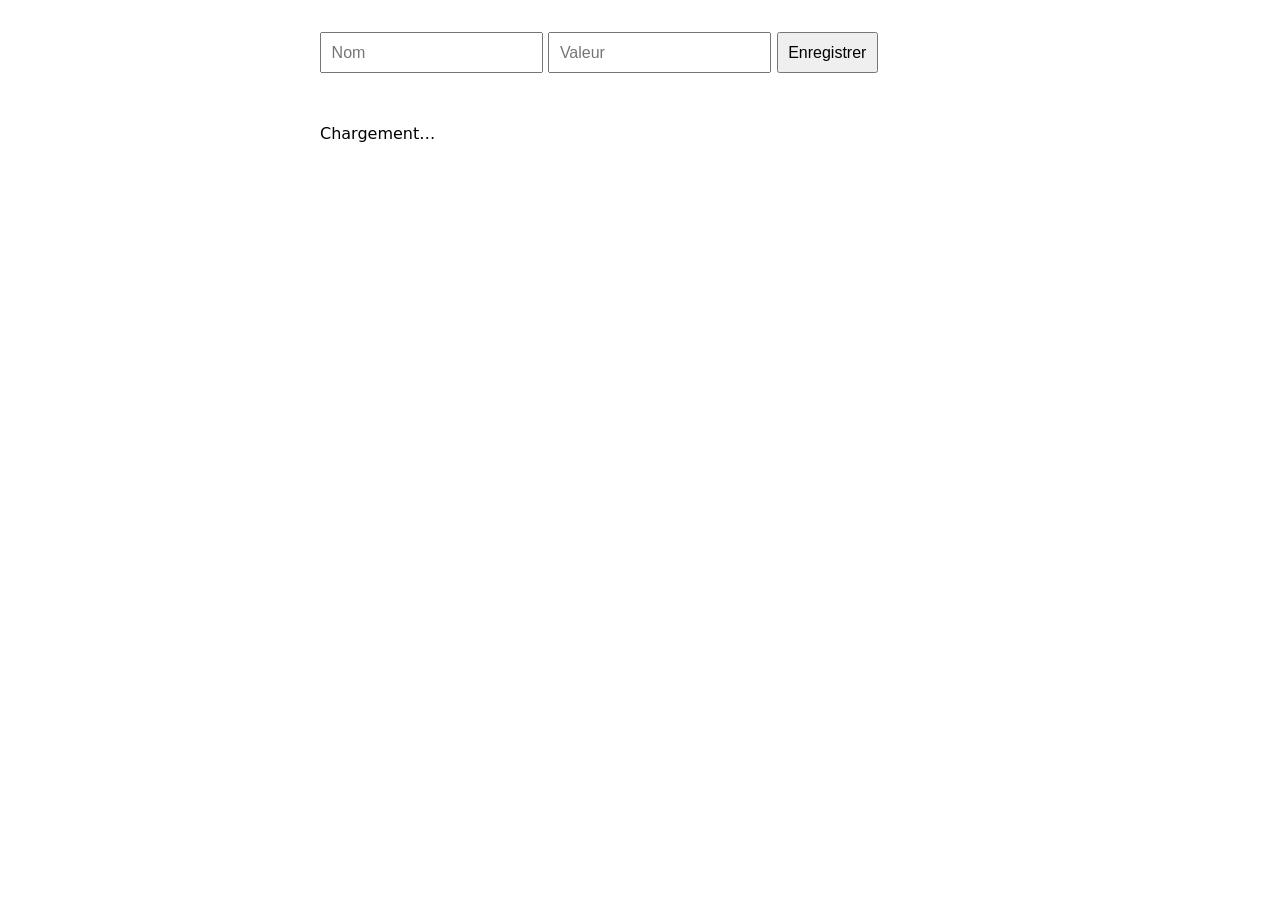
==== Index.html @ 972dccd1 "chore: squelette initial du starter-kit Apps Script Repo template guidé par IA (AGENTS.md) pour crée" ====
<!DOCTYPE html>
<html lang="fr">
<head>
  <meta charset="utf-8">
  <base target="_top">
  <style>
    body { font-family: system-ui, sans-serif; max-width: 640px; margin: 2rem auto; padding: 0 1rem; }
    input, button { padding: .6rem; font-size: 1rem; }
    .row { padding: .4rem 0; border-bottom: 1px solid #eee; }
    #status { color: #b00; min-height: 1.2rem; }
  </style>
</head>
<body>
  <h1><!-- Titre de l'application --></h1>

  <form id="entry-form">
    <input id="name" placeholder="Nom" required>
    <input id="value" placeholder="Valeur" required>
    <button type="submit">Enregistrer</button>
  </form>

  <p id="status"></p>
  <div id="list">Chargement…</div>

  <script>
    // getData() returns a JSON string (see the comment in Code.js). Always JSON.parse it:
    // google.script.run drops raw arrays of objects to null in the browser.
    function loadData() {
      google.script.run
        .withSuccessHandler(function (json) {
          var rows = JSON.parse(json);
          document.getElementById('list').innerHTML = rows.map(function (r) {
            return '<div class="row">' + r.name + ' — ' + r.value + '</div>';
          }).join('');
        })
        .withFailureHandler(function (err) {
          document.getElementById('status').textContent = 'Erreur : ' + err.message;
        })
        .getData();
    }

    document.getElementById('entry-form').addEventListener('submit', function (ev) {
      ev.preventDefault();
      var payload = {
        name: document.getElementById('name').value,
        value: document.getElementById('value').value
      };
      document.getElementById('status').textContent = '';
      google.script.run
        .withSuccessHandler(function () {
          document.getElementById('entry-form').reset();
          loadData();
        })
        .withFailureHandler(function (err) {
          document.getElementById('status').textContent = 'Erreur : ' + err.message;
        })
        .saveEntry(payload);
    });

    loadData();
  </script>
</body>
</html>
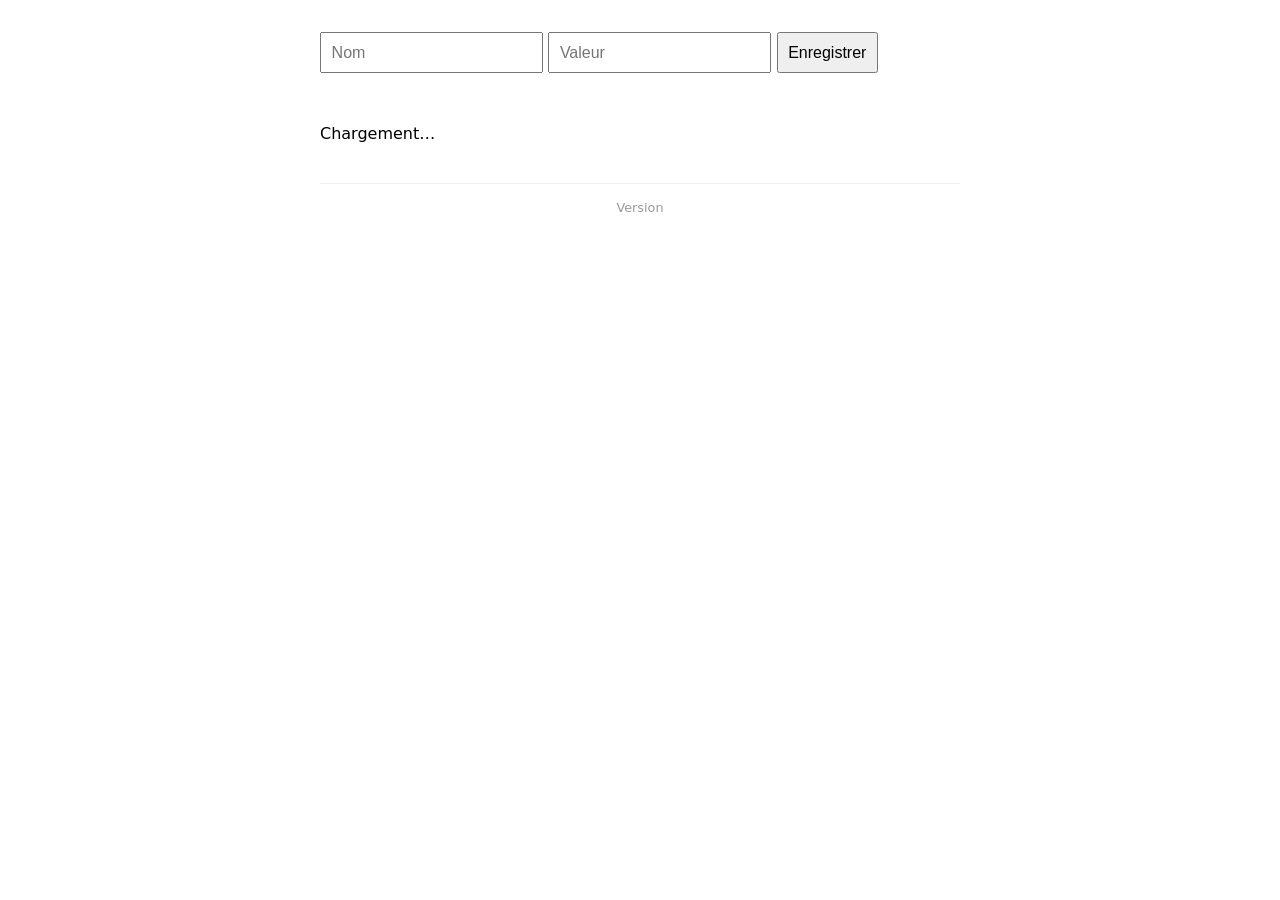
==== commit 22625cd0: "feat: numéro de version déployé toujours visible en pied de page APP_VERSION dans Code.js, injecté c" ====
--- a/Index.html
+++ b/Index.html
@@ -8,6 +8,8 @@
     input, button { padding: .6rem; font-size: 1rem; }
     .row { padding: .4rem 0; border-bottom: 1px solid #eee; }
     #status { color: #b00; min-height: 1.2rem; }
+    footer { margin-top: 2.5rem; padding-top: 1rem; border-top: 1px solid #eee;
+             color: #999; font-size: .8rem; text-align: center; }
   </style>
 </head>
 <body>
@@ -21,6 +23,9 @@
 
   <p id="status"></p>
   <div id="list">Chargement…</div>
+
+  <!-- Deployed version, injected server-side by doGet() (Code.js). Always visible. -->
+  <footer>Version <?= appVersion ?></footer>
 
   <script>
     // getData() returns a JSON string (see the comment in Code.js). Always JSON.parse it:
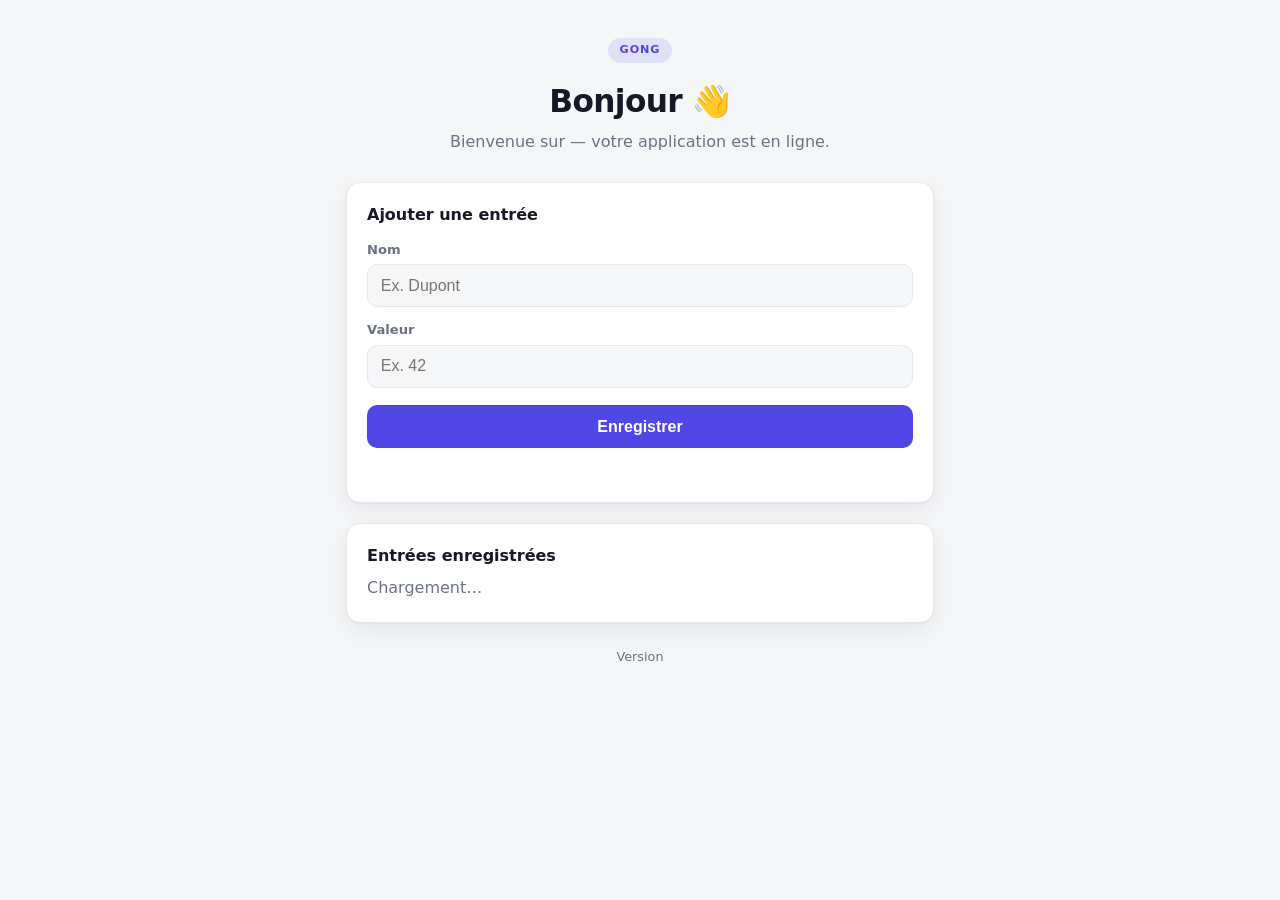
==== commit 7e76395c: "feat: refonte UI squelette + robustesse (URL Sheet, clasp manifest, git creds) Retours d'un run reel" ====
--- a/Index.html
+++ b/Index.html
@@ -4,63 +4,178 @@
   <meta charset="utf-8">
   <base target="_top">
   <style>
-    body { font-family: system-ui, sans-serif; max-width: 640px; margin: 2rem auto; padding: 0 1rem; }
-    input, button { padding: .6rem; font-size: 1rem; }
-    .row { padding: .4rem 0; border-bottom: 1px solid #eee; }
-    #status { color: #b00; min-height: 1.2rem; }
-    footer { margin-top: 2.5rem; padding-top: 1rem; border-top: 1px solid #eee;
-             color: #999; font-size: .8rem; text-align: center; }
+    /* ---- Design tokens. To rebrand: change --accent, plus the two rgba tints noted below. ---- */
+    :root {
+      --accent: #4f46e5;
+      --accent-ink: #ffffff;
+      --accent-tint: rgba(79, 70, 229, .12);   /* keep in sync with --accent */
+      --accent-ring: rgba(79, 70, 229, .28);   /* keep in sync with --accent */
+      --bg: #f5f6f8;
+      --card: #ffffff;
+      --text: #171826;
+      --muted: #6b7280;
+      --border: #e6e8ec;
+      --danger: #c0392b;
+      --radius: 14px;
+      --shadow: 0 1px 2px rgba(16, 24, 40, .04), 0 8px 24px rgba(16, 24, 40, .06);
+    }
+    @media (prefers-color-scheme: dark) {
+      :root {
+        --bg: #0f1116; --card: #191c23; --text: #e8eaf0; --muted: #99a0ad;
+        --border: #272c38; --danger: #ff6b6b;
+        --shadow: 0 1px 2px rgba(0, 0, 0, .3), 0 10px 28px rgba(0, 0, 0, .4);
+      }
+    }
+    * { box-sizing: border-box; }
+    body {
+      margin: 0; background: var(--bg); color: var(--text);
+      font-family: -apple-system, BlinkMacSystemFont, "Segoe UI", system-ui, Roboto, sans-serif;
+      line-height: 1.5; -webkit-font-smoothing: antialiased;
+    }
+    .wrap { max-width: 620px; margin: 0 auto; padding: 2.25rem 1rem 3rem; }
+
+    header.hero { text-align: center; margin-bottom: 1.75rem; }
+    .badge {
+      display: inline-block; font-size: .7rem; font-weight: 700; letter-spacing: .08em;
+      text-transform: uppercase; color: var(--accent); background: var(--accent-tint);
+      padding: .28rem .7rem; border-radius: 999px; margin-bottom: .8rem;
+    }
+    h1 { font-size: 1.95rem; margin: .1rem 0 .35rem; letter-spacing: -.02em; }
+    .subtitle { color: var(--muted); margin: 0; }
+
+    .card {
+      background: var(--card); border: 1px solid var(--border); border-radius: var(--radius);
+      box-shadow: var(--shadow); padding: 1.25rem 1.25rem 1.4rem; margin-bottom: 1.25rem;
+    }
+    .card h2 { font-size: 1rem; margin: 0 0 .5rem; }
+
+    label { display: block; font-size: .82rem; font-weight: 600; color: var(--muted); margin: .8rem 0 .3rem; }
+    input {
+      width: 100%; padding: .72rem .8rem; font-size: 1rem; color: var(--text);
+      background: var(--bg); border: 1px solid var(--border); border-radius: 10px;
+      transition: border-color .15s ease, box-shadow .15s ease;
+    }
+    input:focus { outline: none; border-color: var(--accent); box-shadow: 0 0 0 3px var(--accent-ring); }
+
+    button {
+      margin-top: 1.1rem; width: 100%; padding: .78rem 1rem; font-size: 1rem; font-weight: 600;
+      color: var(--accent-ink); background: var(--accent); border: none; border-radius: 10px;
+      cursor: pointer; transition: filter .15s ease;
+    }
+    button:hover { filter: brightness(1.08); }
+    button:disabled { opacity: .65; cursor: progress; }
+
+    #status { min-height: 1.25rem; margin: .7rem 0 0; font-size: .9rem; }
+    #status.error { color: var(--danger); }
+    #status.ok { color: var(--accent); }
+
+    .rows { display: flex; flex-direction: column; }
+    .row {
+      display: flex; justify-content: space-between; gap: 1rem;
+      padding: .72rem 0; border-bottom: 1px solid var(--border);
+    }
+    .row:last-child { border-bottom: none; }
+    .row .name { font-weight: 600; }
+    .row .value { color: var(--muted); text-align: right; }
+    .muted { color: var(--muted); }
+    .empty { color: var(--muted); text-align: center; padding: 1.1rem 0; }
+
+    footer { text-align: center; color: var(--muted); font-size: .8rem; margin-top: 1.5rem; }
   </style>
 </head>
 <body>
-  <h1><!-- Titre de l'application --></h1>
+  <div class="wrap">
+    <header class="hero">
+      <span class="badge">GONG</span>
+      <h1>Bonjour&nbsp;👋</h1>
+      <p class="subtitle">Bienvenue sur <?= appName ?> — votre application est en ligne.</p>
+    </header>
 
-  <form id="entry-form">
-    <input id="name" placeholder="Nom" required>
-    <input id="value" placeholder="Valeur" required>
-    <button type="submit">Enregistrer</button>
-  </form>
+    <section class="card">
+      <h2>Ajouter une entrée</h2>
+      <form id="entry-form">
+        <label for="name">Nom</label>
+        <input id="name" placeholder="Ex. Dupont" required autocomplete="off">
+        <label for="value">Valeur</label>
+        <input id="value" placeholder="Ex. 42" required autocomplete="off">
+        <button type="submit" id="submit-btn">Enregistrer</button>
+        <p id="status"></p>
+      </form>
+    </section>
 
-  <p id="status"></p>
-  <div id="list">Chargement…</div>
+    <section class="card">
+      <h2>Entrées enregistrées</h2>
+      <div id="list" class="muted">Chargement…</div>
+    </section>
 
-  <!-- Deployed version, injected server-side by doGet() (Code.js). Always visible. -->
-  <footer>Version <?= appVersion ?></footer>
+    <footer>Version <?= appVersion ?></footer>
+  </div>
 
   <script>
-    // getData() returns a JSON string (see the comment in Code.js). Always JSON.parse it:
-    // google.script.run drops raw arrays of objects to null in the browser.
+    var listEl = document.getElementById('list');
+    var statusEl = document.getElementById('status');
+    var form = document.getElementById('entry-form');
+    var submitBtn = document.getElementById('submit-btn');
+
+    // getData() returns a JSON STRING (see the comment in Code.js): google.script.run drops
+    // raw arrays of objects to null in the browser, so we always JSON.parse the response.
     function loadData() {
       google.script.run
         .withSuccessHandler(function (json) {
           var rows = JSON.parse(json);
-          document.getElementById('list').innerHTML = rows.map(function (r) {
-            return '<div class="row">' + r.name + ' — ' + r.value + '</div>';
+          if (!rows.length) {
+            listEl.className = '';
+            listEl.innerHTML = '<div class="empty">Aucune entrée pour l\'instant.</div>';
+            return;
+          }
+          listEl.className = 'rows';
+          listEl.innerHTML = rows.map(function (r) {
+            return '<div class="row"><span class="name">' + escapeHtml(r.name) +
+                   '</span><span class="value">' + escapeHtml(r.value) + '</span></div>';
           }).join('');
         })
         .withFailureHandler(function (err) {
-          document.getElementById('status').textContent = 'Erreur : ' + err.message;
+          showStatus('Erreur de chargement : ' + err.message, 'error');
         })
         .getData();
     }
 
-    document.getElementById('entry-form').addEventListener('submit', function (ev) {
+    form.addEventListener('submit', function (ev) {
       ev.preventDefault();
       var payload = {
         name: document.getElementById('name').value,
         value: document.getElementById('value').value
       };
-      document.getElementById('status').textContent = '';
+      setBusy(true);
+      showStatus('', '');
       google.script.run
         .withSuccessHandler(function () {
-          document.getElementById('entry-form').reset();
+          form.reset();
+          setBusy(false);
+          showStatus('Enregistré ✓', 'ok');
           loadData();
         })
         .withFailureHandler(function (err) {
-          document.getElementById('status').textContent = 'Erreur : ' + err.message;
+          setBusy(false);
+          showStatus('Erreur : ' + err.message, 'error');
         })
         .saveEntry(payload);
     });
+
+    function setBusy(b) {
+      submitBtn.disabled = b;
+      submitBtn.textContent = b ? 'Enregistrement…' : 'Enregistrer';
+    }
+    function showStatus(msg, kind) {
+      statusEl.textContent = msg;
+      statusEl.className = kind || '';
+    }
+    // Minimal HTML escaping so text typed by users can't break the markup.
+    function escapeHtml(s) {
+      return String(s).replace(/[&<>"']/g, function (c) {
+        return { '&': '&amp;', '<': '&lt;', '>': '&gt;', '"': '&quot;', "'": '&#39;' }[c];
+      });
+    }
 
     loadData();
   </script>
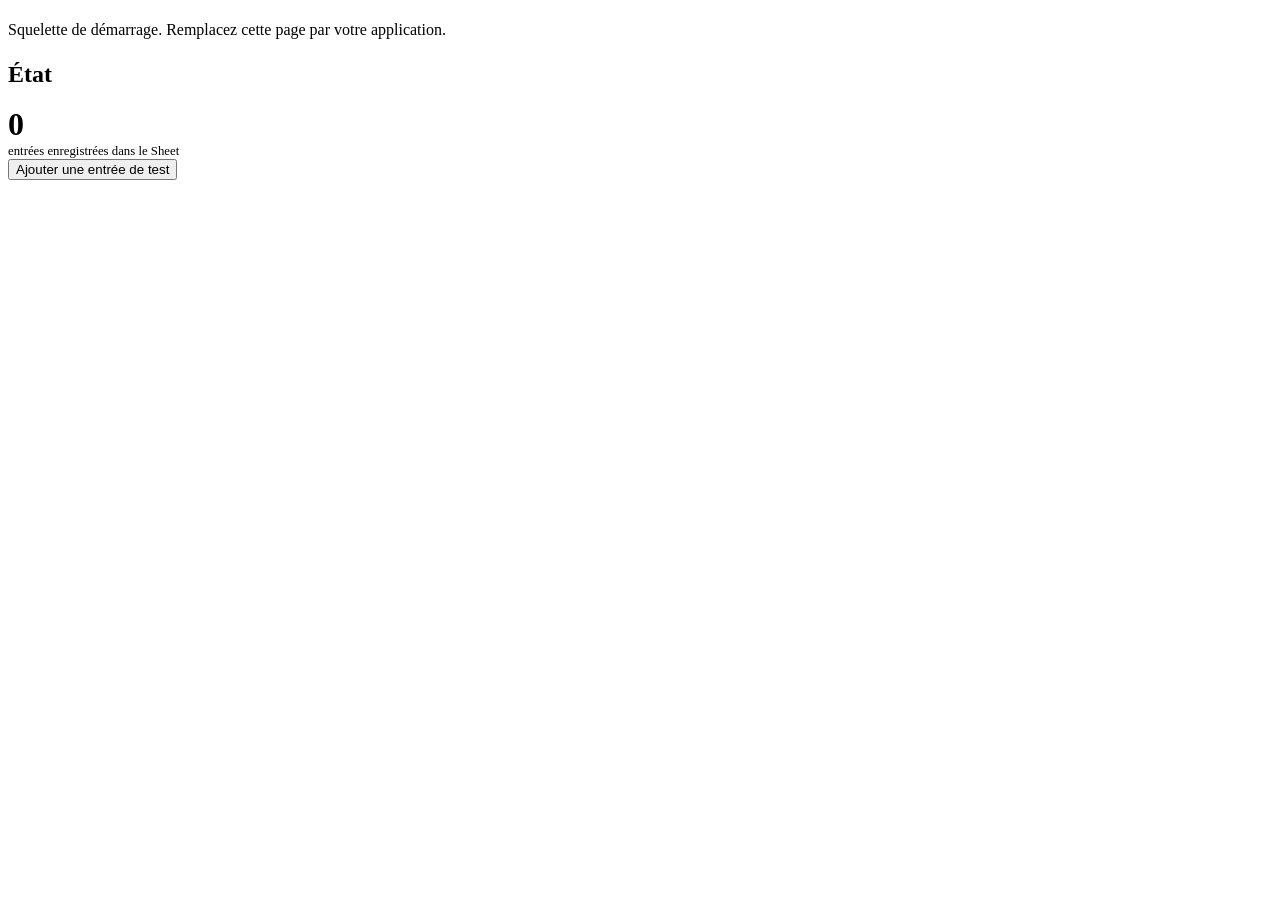
==== commit f66e7563: "feat(skeleton): page d'exemple à la charte + charte affinée Page d'exemple (Index.html/Code.js/Style" ====
--- a/Index.html
+++ b/Index.html
@@ -3,181 +3,103 @@
 <head>
   <meta charset="utf-8">
   <base target="_top">
+  <!-- Shared GONG design charter (tokens + components). See design-system/. -->
+  <?!= include('Styles') ?>
   <style>
-    /* ---- Design tokens. To rebrand: change --accent, plus the two rgba tints noted below. ---- */
-    :root {
-      --accent: #4f46e5;
-      --accent-ink: #ffffff;
-      --accent-tint: rgba(79, 70, 229, .12);   /* keep in sync with --accent */
-      --accent-ring: rgba(79, 70, 229, .28);   /* keep in sync with --accent */
-      --bg: #f5f6f8;
-      --card: #ffffff;
-      --text: #171826;
-      --muted: #6b7280;
-      --border: #e6e8ec;
-      --danger: #c0392b;
-      --radius: 14px;
-      --shadow: 0 1px 2px rgba(16, 24, 40, .04), 0 8px 24px rgba(16, 24, 40, .06);
-    }
-    @media (prefers-color-scheme: dark) {
-      :root {
-        --bg: #0f1116; --card: #191c23; --text: #e8eaf0; --muted: #99a0ad;
-        --border: #272c38; --danger: #ff6b6b;
-        --shadow: 0 1px 2px rgba(0, 0, 0, .3), 0 10px 28px rgba(0, 0, 0, .4);
-      }
-    }
-    * { box-sizing: border-box; }
-    body {
-      margin: 0; background: var(--bg); color: var(--text);
-      font-family: -apple-system, BlinkMacSystemFont, "Segoe UI", system-ui, Roboto, sans-serif;
-      line-height: 1.5; -webkit-font-smoothing: antialiased;
-    }
-    .wrap { max-width: 620px; margin: 0 auto; padding: 2.25rem 1rem 3rem; }
-
-    header.hero { text-align: center; margin-bottom: 1.75rem; }
-    .badge {
-      display: inline-block; font-size: .7rem; font-weight: 700; letter-spacing: .08em;
-      text-transform: uppercase; color: var(--accent); background: var(--accent-tint);
-      padding: .28rem .7rem; border-radius: 999px; margin-bottom: .8rem;
-    }
-    h1 { font-size: 1.95rem; margin: .1rem 0 .35rem; letter-spacing: -.02em; }
-    .subtitle { color: var(--muted); margin: 0; }
-
-    .card {
-      background: var(--card); border: 1px solid var(--border); border-radius: var(--radius);
-      box-shadow: var(--shadow); padding: 1.25rem 1.25rem 1.4rem; margin-bottom: 1.25rem;
-    }
-    .card h2 { font-size: 1rem; margin: 0 0 .5rem; }
-
-    label { display: block; font-size: .82rem; font-weight: 600; color: var(--muted); margin: .8rem 0 .3rem; }
-    input {
-      width: 100%; padding: .72rem .8rem; font-size: 1rem; color: var(--text);
-      background: var(--bg); border: 1px solid var(--border); border-radius: 10px;
-      transition: border-color .15s ease, box-shadow .15s ease;
-    }
-    input:focus { outline: none; border-color: var(--accent); box-shadow: 0 0 0 3px var(--accent-ring); }
-
-    button {
-      margin-top: 1.1rem; width: 100%; padding: .78rem 1rem; font-size: 1rem; font-weight: 600;
-      color: var(--accent-ink); background: var(--accent); border: none; border-radius: 10px;
-      cursor: pointer; transition: filter .15s ease;
-    }
-    button:hover { filter: brightness(1.08); }
-    button:disabled { opacity: .65; cursor: progress; }
-
-    #status { min-height: 1.25rem; margin: .7rem 0 0; font-size: .9rem; }
-    #status.error { color: var(--danger); }
-    #status.ok { color: var(--accent); }
-
-    .rows { display: flex; flex-direction: column; }
-    .row {
-      display: flex; justify-content: space-between; gap: 1rem;
-      padding: .72rem 0; border-bottom: 1px solid var(--border);
-    }
-    .row:last-child { border-bottom: none; }
-    .row .name { font-weight: 600; }
-    .row .value { color: var(--muted); text-align: right; }
-    .muted { color: var(--muted); }
-    .empty { color: var(--muted); text-align: center; padding: 1.1rem 0; }
-
-    footer { text-align: center; color: var(--muted); font-size: .8rem; margin-top: 1.5rem; }
+    /* Page-local layout. The sectioned-card component now lives in brand.css. */
+    .container { max-width: 560px; }
+    .page-head { margin-bottom: 22px; }
+    .page-head h1 { margin-bottom: 6px; }
+    .count { font-size: 2rem; font-weight: 700; letter-spacing: -0.02em; line-height: 1; font-variant-numeric: tabular-nums; }
+    .count-label { font-size: 0.8rem; color: var(--gg-text-muted); margin-top: 4px; }
+    .page-foot { margin-top: 20px; text-align: center; }
   </style>
 </head>
 <body>
-  <div class="wrap">
-    <header class="hero">
-      <span class="badge">GONG</span>
-      <h1>Bonjour&nbsp;👋</h1>
-      <p class="subtitle">Bienvenue sur <?= appName ?> — votre application est en ligne.</p>
+  <!-- Shared header: logo | app name ............ signed-in Workspace user -->
+  <app-header app-name="<?= appName ?>"
+              user-name="<?= userName ?>"
+              user-email="<?= userEmail ?>"></app-header>
+
+  <main class="container">
+    <header class="page-head">
+      <h1><?= appName ?></h1>
+      <p class="lead">Squelette de démarrage. Remplacez cette page par votre application.</p>
     </header>
 
-    <section class="card">
-      <h2>Ajouter une entrée</h2>
-      <form id="entry-form">
-        <label for="name">Nom</label>
-        <input id="name" placeholder="Ex. Dupont" required autocomplete="off">
-        <label for="value">Valeur</label>
-        <input id="value" placeholder="Ex. 42" required autocomplete="off">
-        <button type="submit" id="submit-btn">Enregistrer</button>
-        <p id="status"></p>
-      </form>
+    <section class="card sectioned">
+      <div class="card-head">
+        <h2>État</h2>
+      </div>
+      <div class="card-body">
+        <div>
+          <div class="count" id="count">0</div>
+          <div class="count-label">entrées enregistrées dans le Sheet</div>
+        </div>
+      </div>
+      <div class="card-foot">
+        <button class="btn primary" id="add-btn">Ajouter une entrée de test</button>
+      </div>
     </section>
 
-    <section class="card">
-      <h2>Entrées enregistrées</h2>
-      <div id="list" class="muted">Chargement…</div>
-    </section>
+    <footer class="page-foot"><span class="muted small"><?= appVersion ?></span></footer>
+  </main>
 
-    <footer>Version <?= appVersion ?></footer>
-  </div>
+  <!-- Notifications: fixed-position toasts, so they never push the layout. -->
+  <div class="toast-region" id="toast-region" aria-live="polite"></div>
+
+  <!-- Shared header web component (defines <app-header>). -->
+  <?!= include('Header') ?>
 
   <script>
-    var listEl = document.getElementById('list');
-    var statusEl = document.getElementById('status');
-    var form = document.getElementById('entry-form');
-    var submitBtn = document.getElementById('submit-btn');
+    var addBtn = document.getElementById('add-btn');
+    var countEl = document.getElementById('count');
+    var toastRegion = document.getElementById('toast-region');
 
-    // getData() returns a JSON STRING (see the comment in Code.js): google.script.run drops
-    // raw arrays of objects to null in the browser, so we always JSON.parse the response.
-    function loadData() {
+    // Toast: transient and fixed-position, so a notification never pushes the layout.
+    function showToast(message, kind) {
+      var t = document.createElement('div');
+      t.className = 'toast ' + kind;
+      t.textContent = message;
+      toastRegion.appendChild(t);
+      requestAnimationFrame(function () { t.classList.add('show'); });
+      setTimeout(function () {
+        t.classList.remove('show');
+        setTimeout(function () { t.remove(); }, 250);
+      }, 2800);
+    }
+
+    // getState()/addTestEntry() return a JSON STRING (google.script.run drops raw objects to
+    // null in the browser). Always JSON.parse the response. See Code.js / AGENTS.md.
+    function render(json) {
+      countEl.textContent = JSON.parse(json).count;
+    }
+    function loadState() {
+      google.script.run
+        .withSuccessHandler(render)
+        .withFailureHandler(function (err) { showToast('Erreur : ' + err.message, 'error'); })
+        .getState();
+    }
+
+    addBtn.addEventListener('click', function () {
+      addBtn.disabled = true;
+      addBtn.textContent = 'Enregistrement...';
       google.script.run
         .withSuccessHandler(function (json) {
-          var rows = JSON.parse(json);
-          if (!rows.length) {
-            listEl.className = '';
-            listEl.innerHTML = '<div class="empty">Aucune entrée pour l\'instant.</div>';
-            return;
-          }
-          listEl.className = 'rows';
-          listEl.innerHTML = rows.map(function (r) {
-            return '<div class="row"><span class="name">' + escapeHtml(r.name) +
-                   '</span><span class="value">' + escapeHtml(r.value) + '</span></div>';
-          }).join('');
+          render(json);
+          addBtn.disabled = false;
+          addBtn.textContent = 'Ajouter une entrée de test';
+          showToast('Entrée enregistrée.', 'success');
         })
         .withFailureHandler(function (err) {
-          showStatus('Erreur de chargement : ' + err.message, 'error');
+          addBtn.disabled = false;
+          addBtn.textContent = 'Ajouter une entrée de test';
+          showToast('Erreur : ' + err.message, 'error');
         })
-        .getData();
-    }
-
-    form.addEventListener('submit', function (ev) {
-      ev.preventDefault();
-      var payload = {
-        name: document.getElementById('name').value,
-        value: document.getElementById('value').value
-      };
-      setBusy(true);
-      showStatus('', '');
-      google.script.run
-        .withSuccessHandler(function () {
-          form.reset();
-          setBusy(false);
-          showStatus('Enregistré ✓', 'ok');
-          loadData();
-        })
-        .withFailureHandler(function (err) {
-          setBusy(false);
-          showStatus('Erreur : ' + err.message, 'error');
-        })
-        .saveEntry(payload);
+        .addTestEntry();
     });
 
-    function setBusy(b) {
-      submitBtn.disabled = b;
-      submitBtn.textContent = b ? 'Enregistrement…' : 'Enregistrer';
-    }
-    function showStatus(msg, kind) {
-      statusEl.textContent = msg;
-      statusEl.className = kind || '';
-    }
-    // Minimal HTML escaping so text typed by users can't break the markup.
-    function escapeHtml(s) {
-      return String(s).replace(/[&<>"']/g, function (c) {
-        return { '&': '&amp;', '<': '&lt;', '>': '&gt;', '"': '&quot;', "'": '&#39;' }[c];
-      });
-    }
-
-    loadData();
+    loadState();
   </script>
 </body>
 </html>
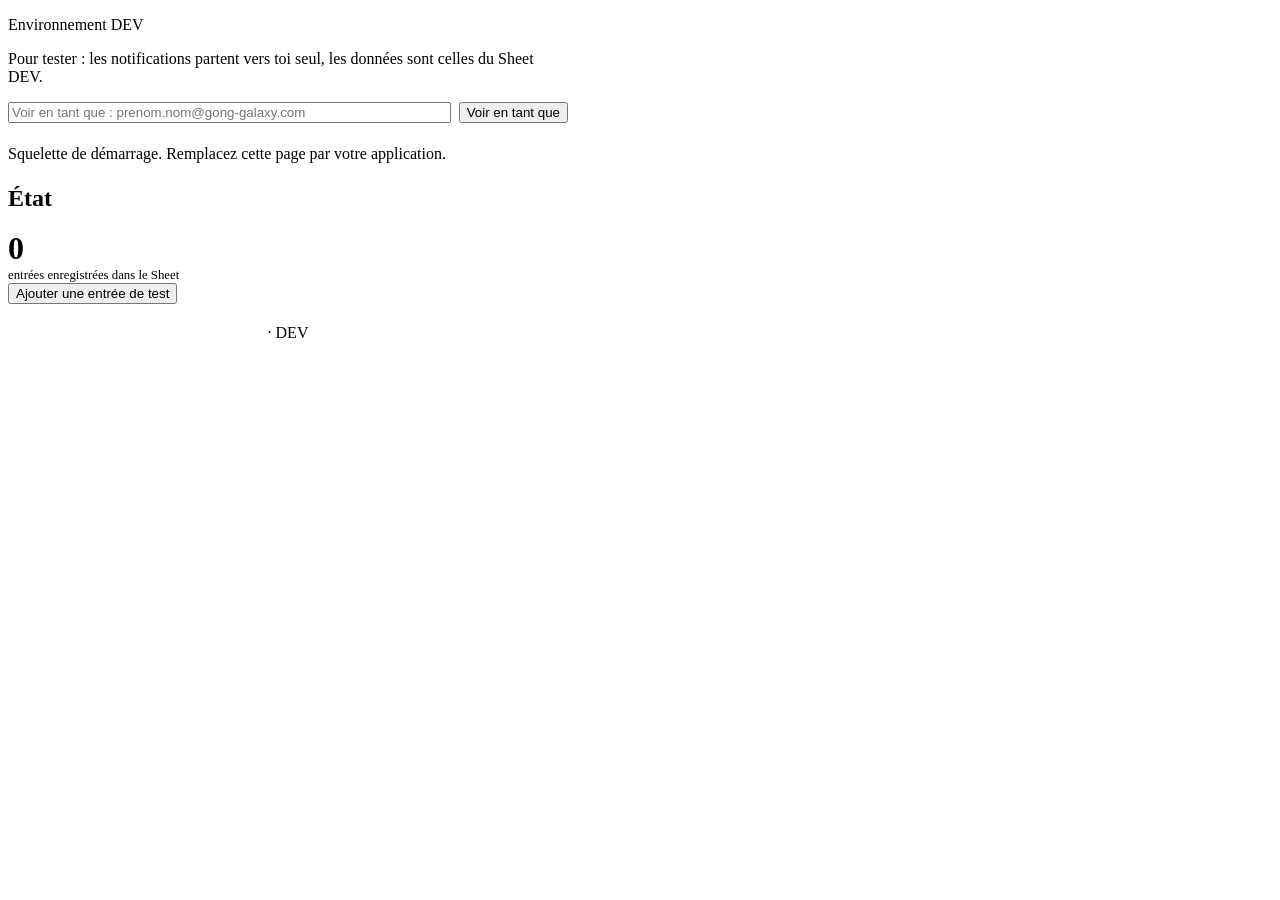
==== commit 7e0863cd: "feat: deux environnements DEV et PROD (un code, deux projets, deux Sheets) - Env.js (nouveau) : ENV " ====
--- a/Index.html
+++ b/Index.html
@@ -13,6 +13,10 @@
     .count { font-size: 2rem; font-weight: 700; letter-spacing: -0.02em; line-height: 1; font-variant-numeric: tabular-nums; }
     .count-label { font-size: 0.8rem; color: var(--gg-text-muted); margin-top: 4px; }
     .page-foot { margin-top: 20px; text-align: center; }
+    /* DEV banner: "view as" tools on one line, wrapping on mobile. */
+    .dev-banner { margin-bottom: 22px; }
+    .view-as { display: flex; flex-wrap: wrap; gap: 8px; margin-top: 10px; }
+    .view-as input { flex: 1 1 220px; min-width: 0; }
   </style>
 </head>
 <body>
@@ -22,6 +26,21 @@
               user-email="<?= userEmail ?>"></app-header>
 
   <main class="container">
+<? if (isDev) { ?>
+    <!-- DEV ONLY: rendered only in the DEV project. The server enforces it again (requireDev_). -->
+    <section class="alert warning dev-banner" role="status">
+      <div>
+        <p class="alert-title">Environnement DEV</p>
+        <p class="alert-body">Pour tester : les notifications partent vers toi seul, les données sont celles du Sheet DEV.</p>
+        <div class="view-as">
+          <input type="email" id="view-as-input" placeholder="Voir en tant que : prenom.nom@gong-galaxy.com">
+          <button class="btn ghost" id="view-as-apply">Voir en tant que</button>
+          <button class="btn subtle" id="view-as-reset" hidden>Revenir à moi</button>
+        </div>
+      </div>
+    </section>
+<? } ?>
+
     <header class="page-head">
       <h1><?= appName ?></h1>
       <p class="lead">Squelette de démarrage. Remplacez cette page par votre application.</p>
@@ -37,12 +56,15 @@
           <div class="count-label">entrées enregistrées dans le Sheet</div>
         </div>
       </div>
+<? if (isDev) { ?>
+      <!-- DEV ONLY: test feature. addTestEntry() is refused server-side in PROD. -->
       <div class="card-foot">
         <button class="btn primary" id="add-btn">Ajouter une entrée de test</button>
       </div>
+<? } ?>
     </section>
 
-    <footer class="page-foot"><span class="muted small"><?= appVersion ?></span></footer>
+    <footer class="page-foot"><span class="muted small"><?= appVersion ?><? if (isDev) { ?> · DEV<? } ?></span></footer>
   </main>
 
   <!-- Notifications: fixed-position toasts, so they never push the layout. -->
@@ -52,9 +74,12 @@
   <?!= include('Header') ?>
 
   <script>
-    var addBtn = document.getElementById('add-btn');
     var countEl = document.getElementById('count');
     var toastRegion = document.getElementById('toast-region');
+
+    // "View as" e-mail (DEV only, empty otherwise). Passed as the FIRST argument of EVERY server
+    // call; the server ignores it in PROD (appUser_ in Env.js).
+    var VIEW_AS = '';
 
     // Toast: transient and fixed-position, so a notification never pushes the layout.
     function showToast(message, kind) {
@@ -71,16 +96,23 @@
 
     // getState()/addTestEntry() return a JSON STRING (google.script.run drops raw objects to
     // null in the browser). Always JSON.parse the response. See Code.js / AGENTS.md.
+    // The header shows the user the server resolved (the "view as" user in DEV).
     function render(json) {
-      countEl.textContent = JSON.parse(json).count;
+      var state = JSON.parse(json);
+      countEl.textContent = state.count;
+      var header = document.querySelector('app-header');
+      if (header && header.setUser) header.setUser({ name: state.user.name, email: state.user.email });
     }
     function loadState() {
       google.script.run
         .withSuccessHandler(render)
         .withFailureHandler(function (err) { showToast('Erreur : ' + err.message, 'error'); })
-        .getState();
+        .getState(VIEW_AS);
     }
+<? if (isDev) { ?>
 
+    // DEV ONLY: test button.
+    var addBtn = document.getElementById('add-btn');
     addBtn.addEventListener('click', function () {
       addBtn.disabled = true;
       addBtn.textContent = 'Enregistrement...';
@@ -96,8 +128,24 @@
           addBtn.textContent = 'Ajouter une entrée de test';
           showToast('Erreur : ' + err.message, 'error');
         })
-        .addTestEntry();
+        .addTestEntry(VIEW_AS);
     });
+
+    // DEV ONLY: "view as". Reloads the data as the typed user; "Revenir à moi" goes back.
+    var viewAsInput = document.getElementById('view-as-input');
+    var viewAsReset = document.getElementById('view-as-reset');
+    document.getElementById('view-as-apply').addEventListener('click', function () {
+      VIEW_AS = viewAsInput.value.trim();
+      viewAsReset.hidden = !VIEW_AS;
+      loadState();
+    });
+    viewAsReset.addEventListener('click', function () {
+      VIEW_AS = '';
+      viewAsInput.value = '';
+      viewAsReset.hidden = true;
+      loadState();
+    });
+<? } ?>
 
     loadState();
   </script>
